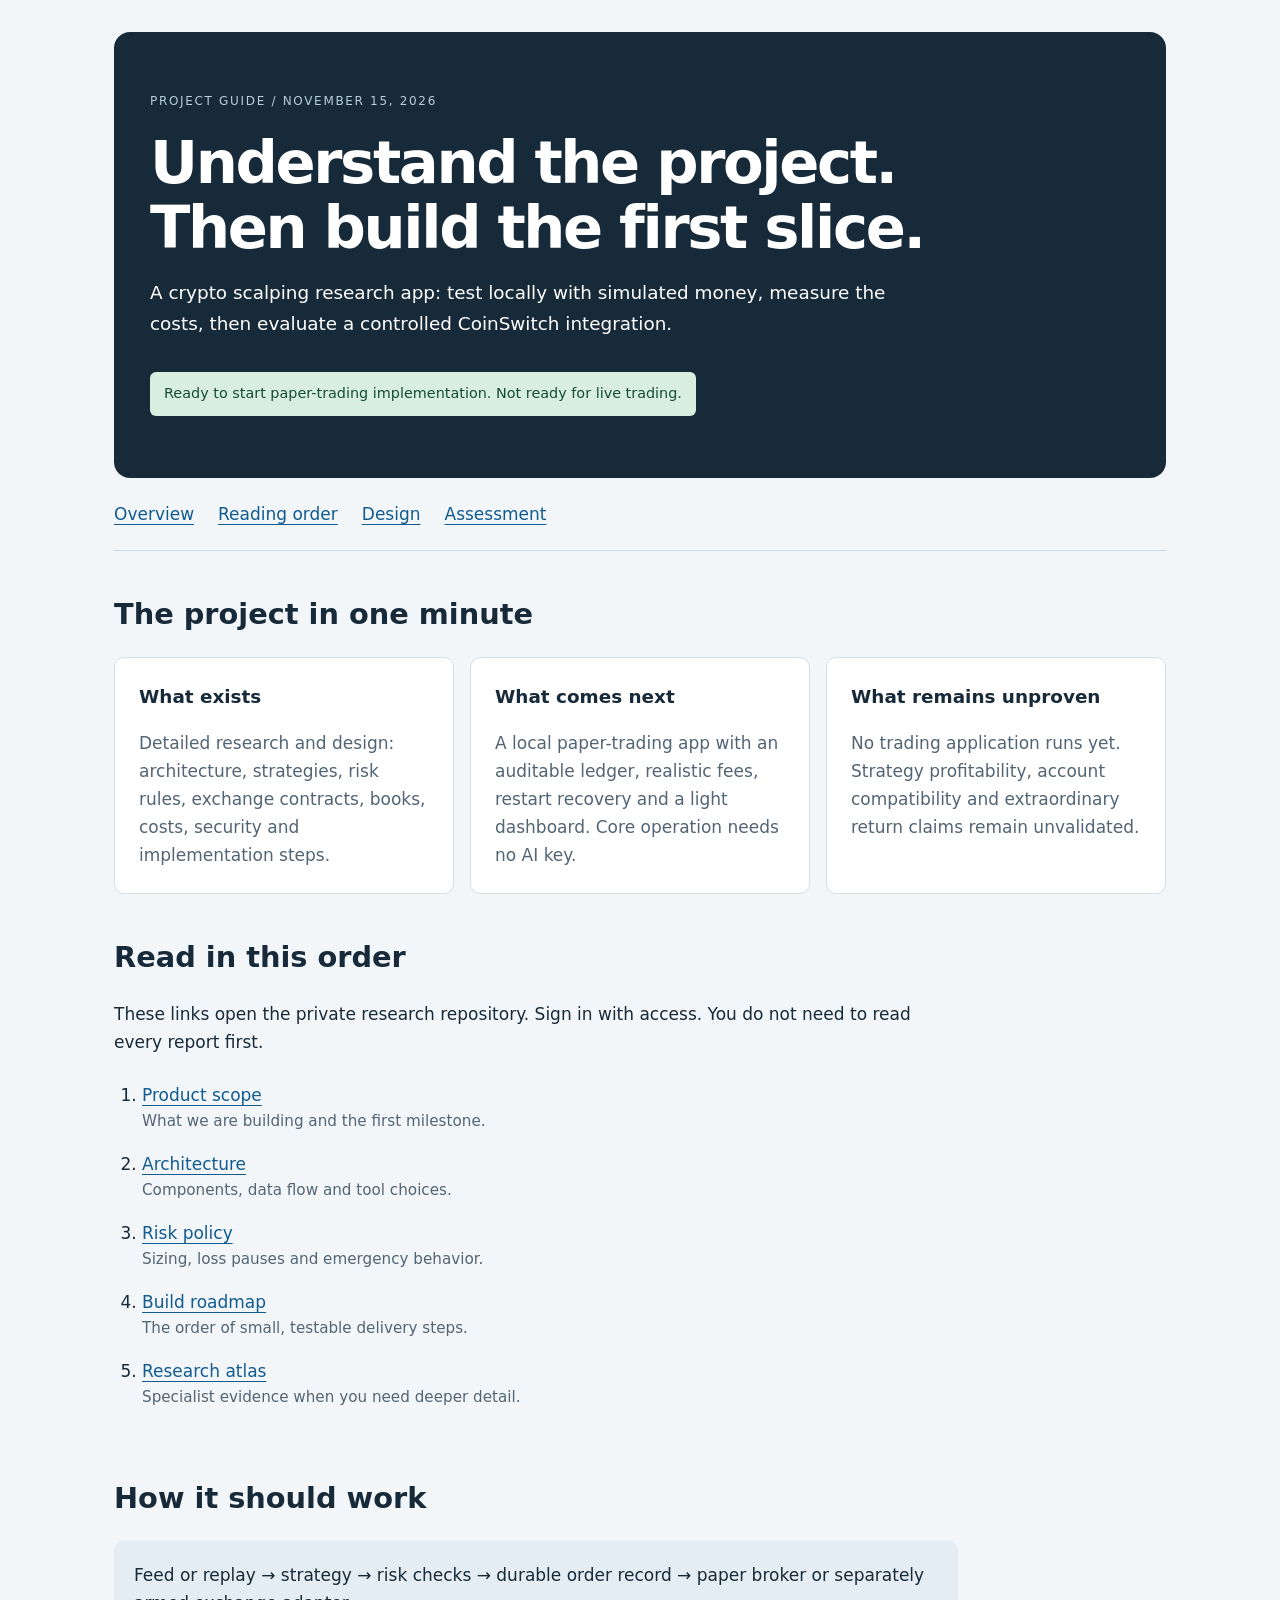
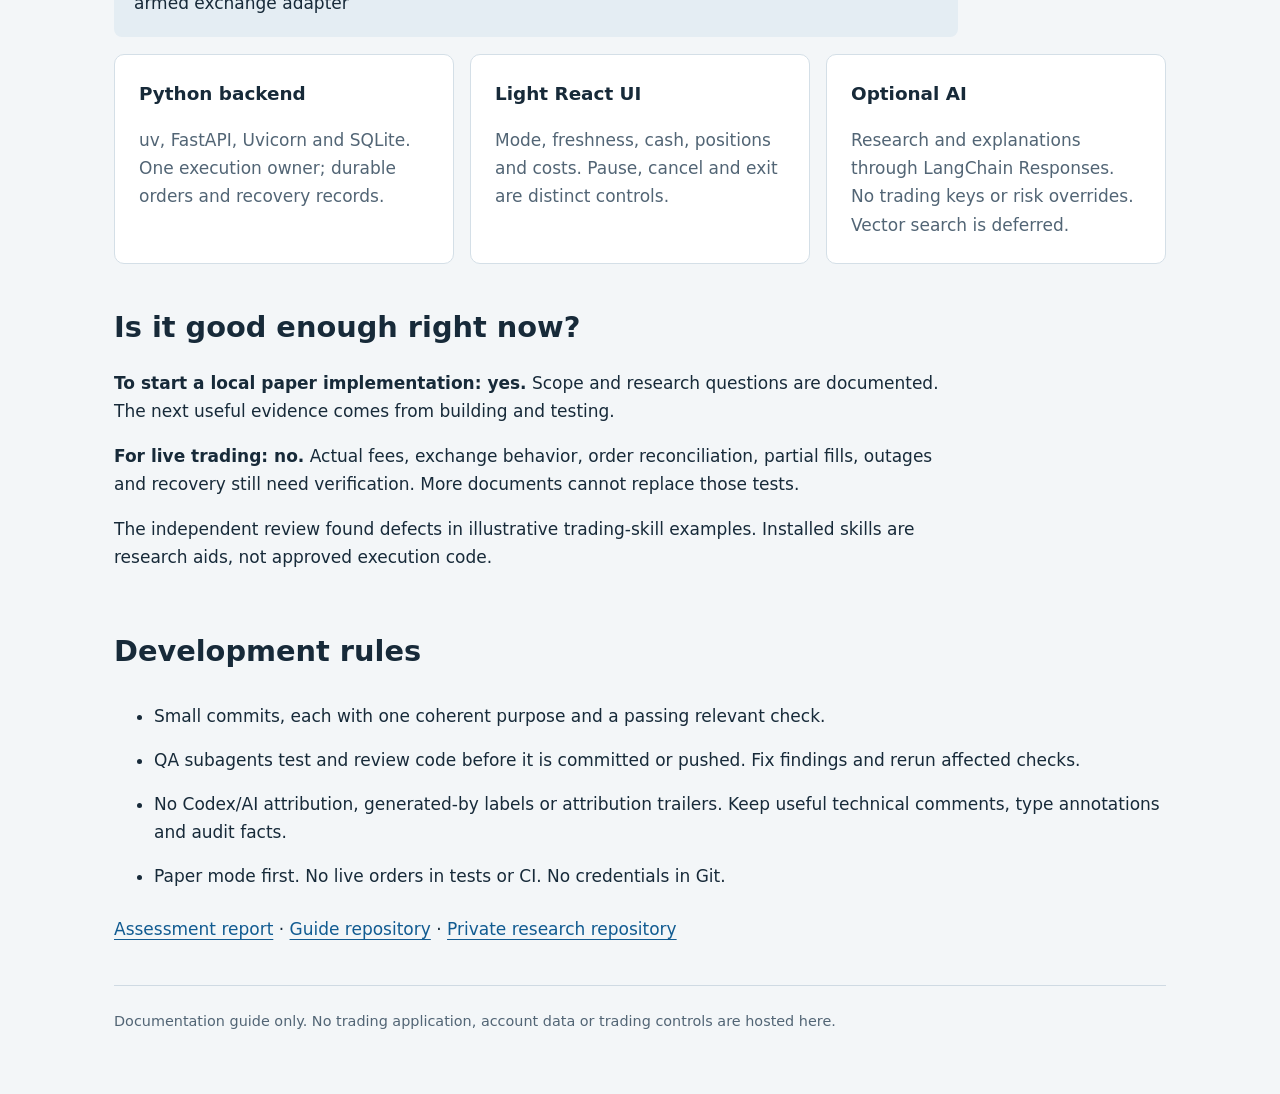
==== index.html @ 4cdc73f8 "docs: publish static project reading guide" ====
﻿<!doctype html>
<html lang="en"><head><meta charset="utf-8"><meta name="viewport" content="width=device-width,initial-scale=1"><title>CoinSwitch Scalping Lab - Start Here</title><link rel="stylesheet" href="style.css"></head><body><main>
<header><p class="eyebrow">PROJECT GUIDE / NOVEMBER 15, 2026</p><h1>Understand the project.<br>Then build the first slice.</h1><p class="intro">A crypto scalping research app: test locally with simulated money, measure the costs, then evaluate a controlled CoinSwitch integration.</p><p class="badge">Ready to start paper-trading implementation. Not ready for live trading.</p></header>
<nav aria-label="Sections"><a href="#overview">Overview</a><a href="#reading">Reading order</a><a href="#design">Design</a><a href="#assessment">Assessment</a></nav>
<section id="overview"><h2>The project in one minute</h2><div class="grid"><article><h3>What exists</h3><p>Detailed research and design: architecture, strategies, risk rules, exchange contracts, books, costs, security and implementation steps.</p></article><article><h3>What comes next</h3><p>A local paper-trading app with an auditable ledger, realistic fees, restart recovery and a light dashboard. Core operation needs no AI key.</p></article><article><h3>What remains unproven</h3><p>No trading application runs yet. Strategy profitability, account compatibility and extraordinary return claims remain unvalidated.</p></article></div></section>
<section id="reading"><h2>Read in this order</h2><p>These links open the private research repository. Sign in with access. You do not need to read every report first.</p><ol>
<li><a href="https://github.com/sandeshbagmare/coinswitch-scalping-lab/blob/main/context/01-product.md">Product scope</a><span>What we are building and the first milestone.</span></li>
<li><a href="https://github.com/sandeshbagmare/coinswitch-scalping-lab/blob/main/context/02-architecture.md">Architecture</a><span>Components, data flow and tool choices.</span></li>
<li><a href="https://github.com/sandeshbagmare/coinswitch-scalping-lab/blob/main/context/04-risk-policy.md">Risk policy</a><span>Sizing, loss pauses and emergency behavior.</span></li>
<li><a href="https://github.com/sandeshbagmare/coinswitch-scalping-lab/blob/main/docs/plans/01-local-first-roadmap.md">Build roadmap</a><span>The order of small, testable delivery steps.</span></li>
<li><a href="https://github.com/sandeshbagmare/coinswitch-scalping-lab/blob/main/research/README.md">Research atlas</a><span>Specialist evidence when you need deeper detail.</span></li></ol></section>
<section id="design"><h2>How it should work</h2><p class="flow">Feed or replay &rarr; strategy &rarr; risk checks &rarr; durable order record &rarr; paper broker or separately armed exchange adapter</p><div class="grid"><article><h3>Python backend</h3><p>uv, FastAPI, Uvicorn and SQLite. One execution owner; durable orders and recovery records.</p></article><article><h3>Light React UI</h3><p>Mode, freshness, cash, positions and costs. Pause, cancel and exit are distinct controls.</p></article><article><h3>Optional AI</h3><p>Research and explanations through LangChain Responses. No trading keys or risk overrides. Vector search is deferred.</p></article></div></section>
<section id="assessment"><h2>Is it good enough right now?</h2><p><strong>To start a local paper implementation: yes.</strong> Scope and research questions are documented. The next useful evidence comes from building and testing.</p><p><strong>For live trading: no.</strong> Actual fees, exchange behavior, order reconciliation, partial fills, outages and recovery still need verification. More documents cannot replace those tests.</p><p>The independent review found defects in illustrative trading-skill examples. Installed skills are research aids, not approved execution code.</p></section>
<section><h2>Development rules</h2><ul><li>Small commits, each with one coherent purpose and a passing relevant check.</li><li>QA subagents test and review code before it is committed or pushed. Fix findings and rerun affected checks.</li><li>No Codex/AI attribution, generated-by labels or attribution trailers. Keep useful technical comments, type annotations and audit facts.</li><li>Paper mode first. No live orders in tests or CI. No credentials in Git.</li></ul><p><a href="REPORT.md">Assessment report</a> &middot; <a href="https://github.com/sandeshbagmare/coinswitch-scalping-guide">Guide repository</a> &middot; <a href="https://github.com/sandeshbagmare/coinswitch-scalping-lab">Private research repository</a></p></section>
<footer>Documentation guide only. No trading application, account data or trading controls are hosted here.</footer></main></body></html>
---- style.css ----
﻿:root{color-scheme:light;--ink:#172a39;--muted:#526575;--blue:#115b91}*{box-sizing:border-box}html{scroll-behavior:smooth}body{margin:0;background:#f3f6f8;color:var(--ink);font:17px/1.65 system-ui,sans-serif}main{max-width:1100px;margin:auto;padding:32px 24px 60px}header{background:#172a39;color:#fff;padding:48px 36px;border-radius:16px}h1{font-size:clamp(2.2rem,5vw,3.7rem);line-height:1.1;letter-spacing:-.04em;margin:18px 0}h2{font-size:1.8rem;margin:0 0 18px}h3{margin:0 0 8px;font-size:1.15rem}p{max-width:78ch}.eyebrow{font-size:.75rem;letter-spacing:.14em;color:#b5cee0}.intro{font-size:1.15rem;max-width:65ch}.badge{background:#d8efdf;color:#164d30;padding:10px 14px;border-radius:6px;display:inline-block;font-size:.9rem}nav{display:flex;flex-wrap:wrap;gap:24px;padding:22px 0;border-bottom:1px solid #cfdae3}a{color:var(--blue);text-underline-offset:4px}a:focus-visible{outline:3px solid #a65700;outline-offset:4px}section{padding-top:40px;scroll-margin-top:20px}.grid{display:grid;grid-template-columns:repeat(auto-fit,minmax(240px,1fr));gap:16px}article{padding:24px;background:#fff;border:1px solid #d4dfe7;border-radius:10px}article p{color:var(--muted);margin-bottom:0}ol{padding-left:28px}li{padding:8px 0}li span{display:block;color:var(--muted);font-size:.95rem}.flow{padding:20px;background:#e4edf3;border-radius:8px}footer{border-top:1px solid #cfdae3;margin-top:42px;padding-top:24px;color:var(--muted);font-size:.9rem}@media(max-width:520px){main{padding:16px 16px 40px}header{padding:28px 22px}.grid{grid-template-columns:1fr}}@media(prefers-reduced-motion:reduce){html{scroll-behavior:auto}}
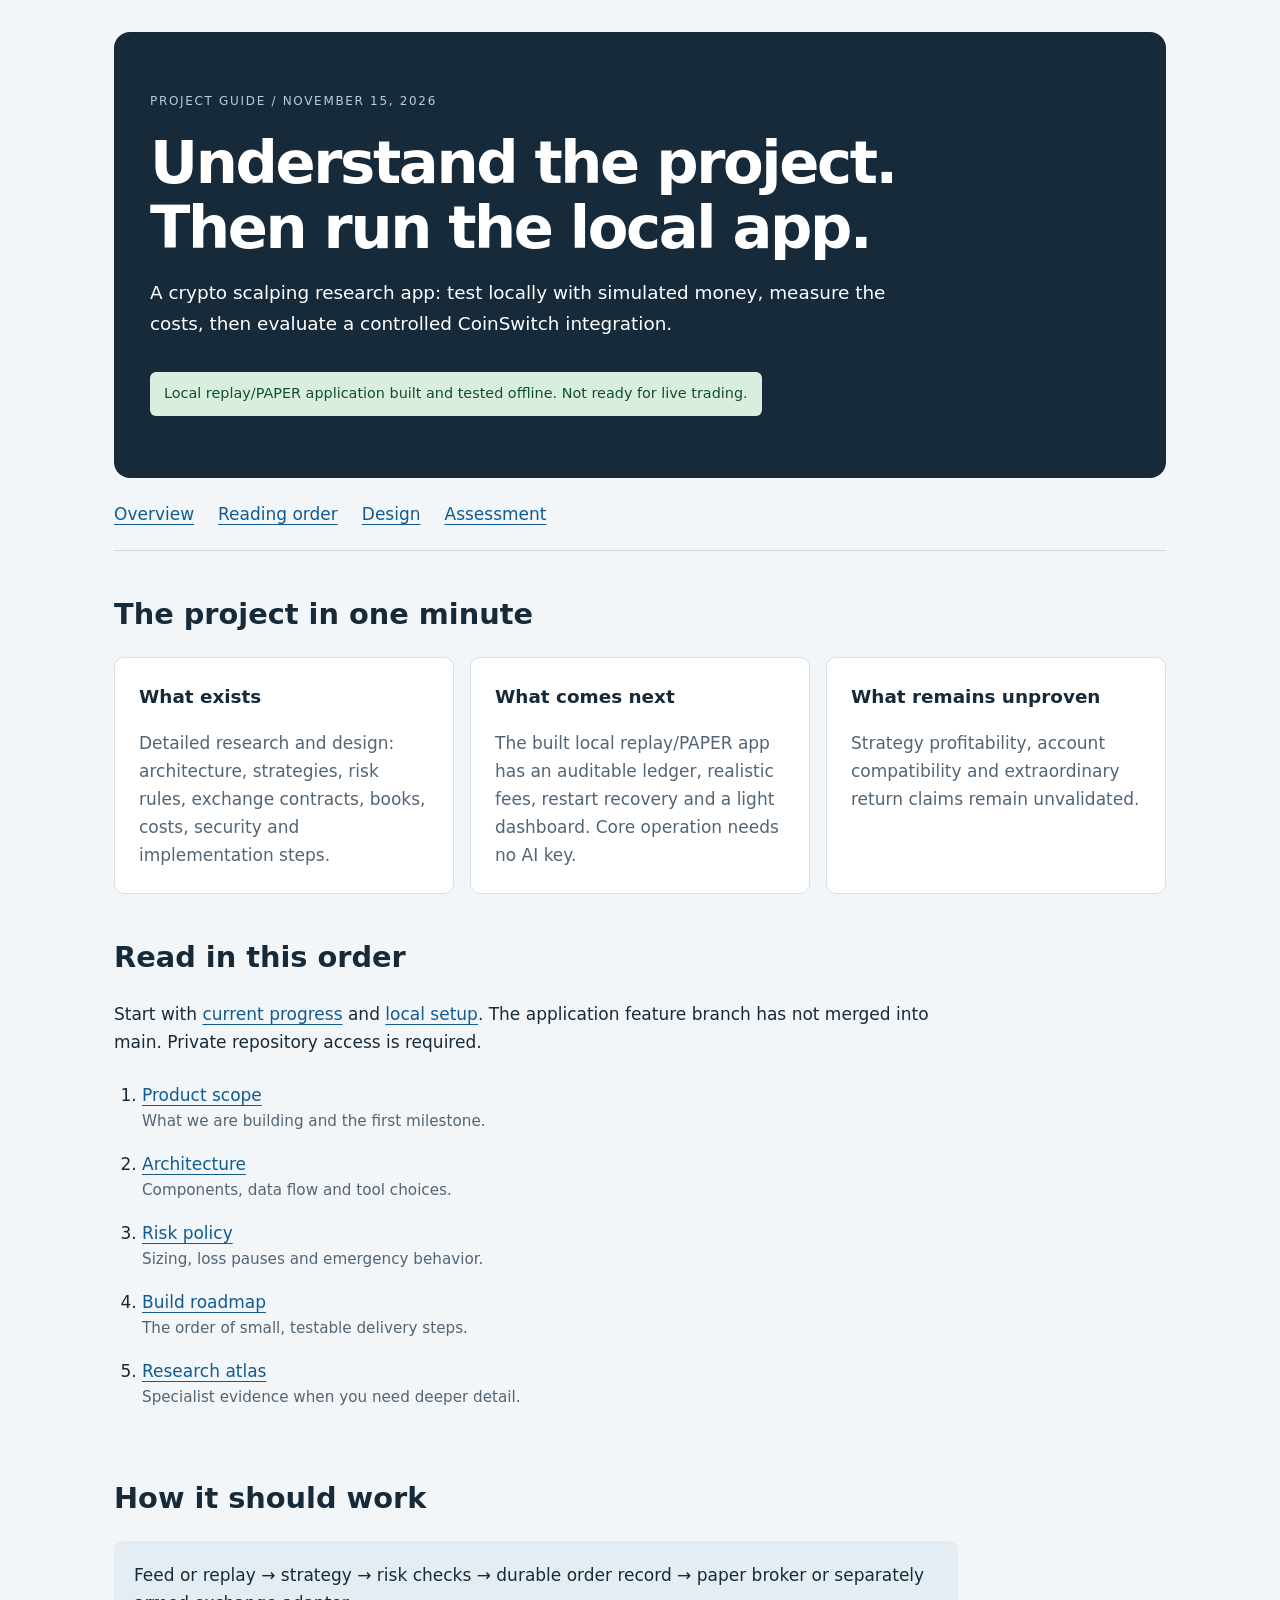
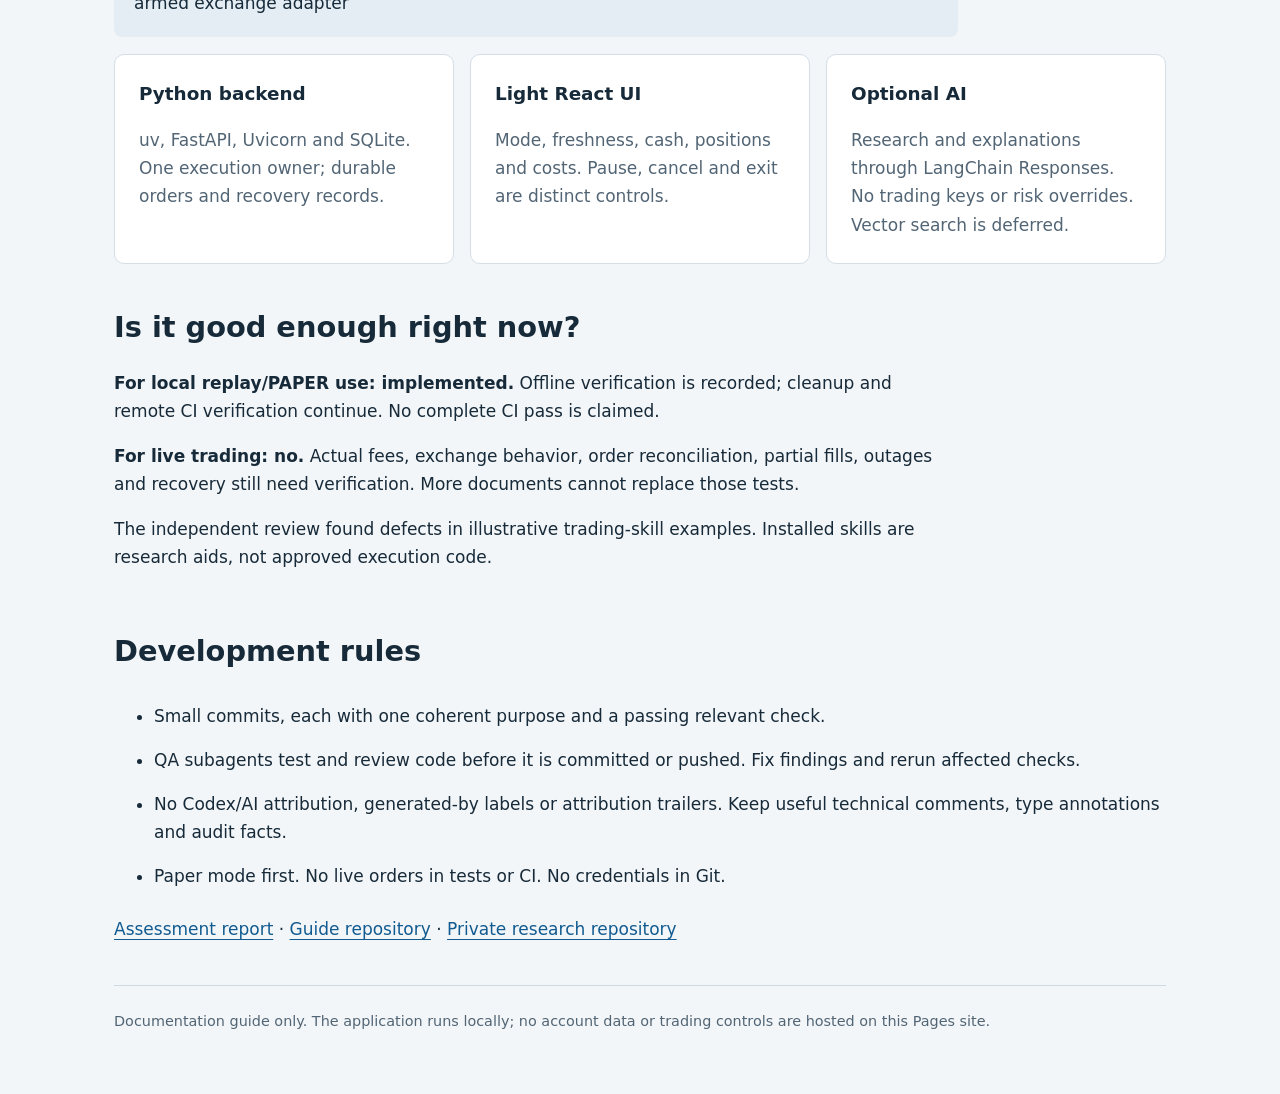
==== commit c04b7c17: "docs: refresh public guide with implemented status [GPT-6.1 Sol]" ====
--- a/index.html
+++ b/index.html
@@ -1,15 +1,15 @@
-﻿<!doctype html>
+<!doctype html>
 <html lang="en"><head><meta charset="utf-8"><meta name="viewport" content="width=device-width,initial-scale=1"><title>CoinSwitch Scalping Lab - Start Here</title><link rel="stylesheet" href="style.css"></head><body><main>
-<header><p class="eyebrow">PROJECT GUIDE / NOVEMBER 15, 2026</p><h1>Understand the project.<br>Then build the first slice.</h1><p class="intro">A crypto scalping research app: test locally with simulated money, measure the costs, then evaluate a controlled CoinSwitch integration.</p><p class="badge">Ready to start paper-trading implementation. Not ready for live trading.</p></header>
+<header><p class="eyebrow">PROJECT GUIDE / NOVEMBER 15, 2026</p><h1>Understand the project.<br>Then run the local app.</h1><p class="intro">A crypto scalping research app: test locally with simulated money, measure the costs, then evaluate a controlled CoinSwitch integration.</p><p class="badge">Local replay/PAPER application built and tested offline. Not ready for live trading.</p></header>
 <nav aria-label="Sections"><a href="#overview">Overview</a><a href="#reading">Reading order</a><a href="#design">Design</a><a href="#assessment">Assessment</a></nav>
-<section id="overview"><h2>The project in one minute</h2><div class="grid"><article><h3>What exists</h3><p>Detailed research and design: architecture, strategies, risk rules, exchange contracts, books, costs, security and implementation steps.</p></article><article><h3>What comes next</h3><p>A local paper-trading app with an auditable ledger, realistic fees, restart recovery and a light dashboard. Core operation needs no AI key.</p></article><article><h3>What remains unproven</h3><p>No trading application runs yet. Strategy profitability, account compatibility and extraordinary return claims remain unvalidated.</p></article></div></section>
-<section id="reading"><h2>Read in this order</h2><p>These links open the private research repository. Sign in with access. You do not need to read every report first.</p><ol>
-<li><a href="https://github.com/sandeshbagmare/coinswitch-scalping-lab/blob/main/context/01-product.md">Product scope</a><span>What we are building and the first milestone.</span></li>
-<li><a href="https://github.com/sandeshbagmare/coinswitch-scalping-lab/blob/main/context/02-architecture.md">Architecture</a><span>Components, data flow and tool choices.</span></li>
-<li><a href="https://github.com/sandeshbagmare/coinswitch-scalping-lab/blob/main/context/04-risk-policy.md">Risk policy</a><span>Sizing, loss pauses and emergency behavior.</span></li>
-<li><a href="https://github.com/sandeshbagmare/coinswitch-scalping-lab/blob/main/docs/plans/01-local-first-roadmap.md">Build roadmap</a><span>The order of small, testable delivery steps.</span></li>
+<section id="overview"><h2>The project in one minute</h2><div class="grid"><article><h3>What exists</h3><p>Detailed research and design: architecture, strategies, risk rules, exchange contracts, books, costs, security and implementation steps.</p></article><article><h3>What comes next</h3><p>The built local replay/PAPER app has an auditable ledger, realistic fees, restart recovery and a light dashboard. Core operation needs no AI key.</p></article><article><h3>What remains unproven</h3><p>Strategy profitability, account compatibility and extraordinary return claims remain unvalidated.</p></article></div></section>
+<section id="reading"><h2>Read in this order</h2><p>Start with <a href="https://github.com/sandeshbagmare/coinswitch-scalping-lab/blob/feat/local-trading-platform/context/12-progress.md">current progress</a> and <a href="https://github.com/sandeshbagmare/coinswitch-scalping-lab/blob/feat/local-trading-platform/docs/LOCAL-SETUP.md">local setup</a>. The application feature branch has not merged into main. Private repository access is required.</p><ol>
+<li><a href="https://github.com/sandeshbagmare/coinswitch-scalping-lab/blob/feat/local-trading-platform/context/01-product.md">Product scope</a><span>What we are building and the first milestone.</span></li>
+<li><a href="https://github.com/sandeshbagmare/coinswitch-scalping-lab/blob/feat/local-trading-platform/context/02-architecture.md">Architecture</a><span>Components, data flow and tool choices.</span></li>
+<li><a href="https://github.com/sandeshbagmare/coinswitch-scalping-lab/blob/feat/local-trading-platform/context/04-risk-policy.md">Risk policy</a><span>Sizing, loss pauses and emergency behavior.</span></li>
+<li><a href="https://github.com/sandeshbagmare/coinswitch-scalping-lab/blob/feat/local-trading-platform/docs/plans/01-local-first-roadmap.md">Build roadmap</a><span>The order of small, testable delivery steps.</span></li>
 <li><a href="https://github.com/sandeshbagmare/coinswitch-scalping-lab/blob/main/research/README.md">Research atlas</a><span>Specialist evidence when you need deeper detail.</span></li></ol></section>
 <section id="design"><h2>How it should work</h2><p class="flow">Feed or replay &rarr; strategy &rarr; risk checks &rarr; durable order record &rarr; paper broker or separately armed exchange adapter</p><div class="grid"><article><h3>Python backend</h3><p>uv, FastAPI, Uvicorn and SQLite. One execution owner; durable orders and recovery records.</p></article><article><h3>Light React UI</h3><p>Mode, freshness, cash, positions and costs. Pause, cancel and exit are distinct controls.</p></article><article><h3>Optional AI</h3><p>Research and explanations through LangChain Responses. No trading keys or risk overrides. Vector search is deferred.</p></article></div></section>
-<section id="assessment"><h2>Is it good enough right now?</h2><p><strong>To start a local paper implementation: yes.</strong> Scope and research questions are documented. The next useful evidence comes from building and testing.</p><p><strong>For live trading: no.</strong> Actual fees, exchange behavior, order reconciliation, partial fills, outages and recovery still need verification. More documents cannot replace those tests.</p><p>The independent review found defects in illustrative trading-skill examples. Installed skills are research aids, not approved execution code.</p></section>
+<section id="assessment"><h2>Is it good enough right now?</h2><p><strong>For local replay/PAPER use: implemented.</strong> Offline verification is recorded; cleanup and remote CI verification continue. No complete CI pass is claimed.</p><p><strong>For live trading: no.</strong> Actual fees, exchange behavior, order reconciliation, partial fills, outages and recovery still need verification. More documents cannot replace those tests.</p><p>The independent review found defects in illustrative trading-skill examples. Installed skills are research aids, not approved execution code.</p></section>
 <section><h2>Development rules</h2><ul><li>Small commits, each with one coherent purpose and a passing relevant check.</li><li>QA subagents test and review code before it is committed or pushed. Fix findings and rerun affected checks.</li><li>No Codex/AI attribution, generated-by labels or attribution trailers. Keep useful technical comments, type annotations and audit facts.</li><li>Paper mode first. No live orders in tests or CI. No credentials in Git.</li></ul><p><a href="REPORT.md">Assessment report</a> &middot; <a href="https://github.com/sandeshbagmare/coinswitch-scalping-guide">Guide repository</a> &middot; <a href="https://github.com/sandeshbagmare/coinswitch-scalping-lab">Private research repository</a></p></section>
-<footer>Documentation guide only. No trading application, account data or trading controls are hosted here.</footer></main></body></html>
+<footer>Documentation guide only. The application runs locally; no account data or trading controls are hosted on this Pages site.</footer></main></body></html>
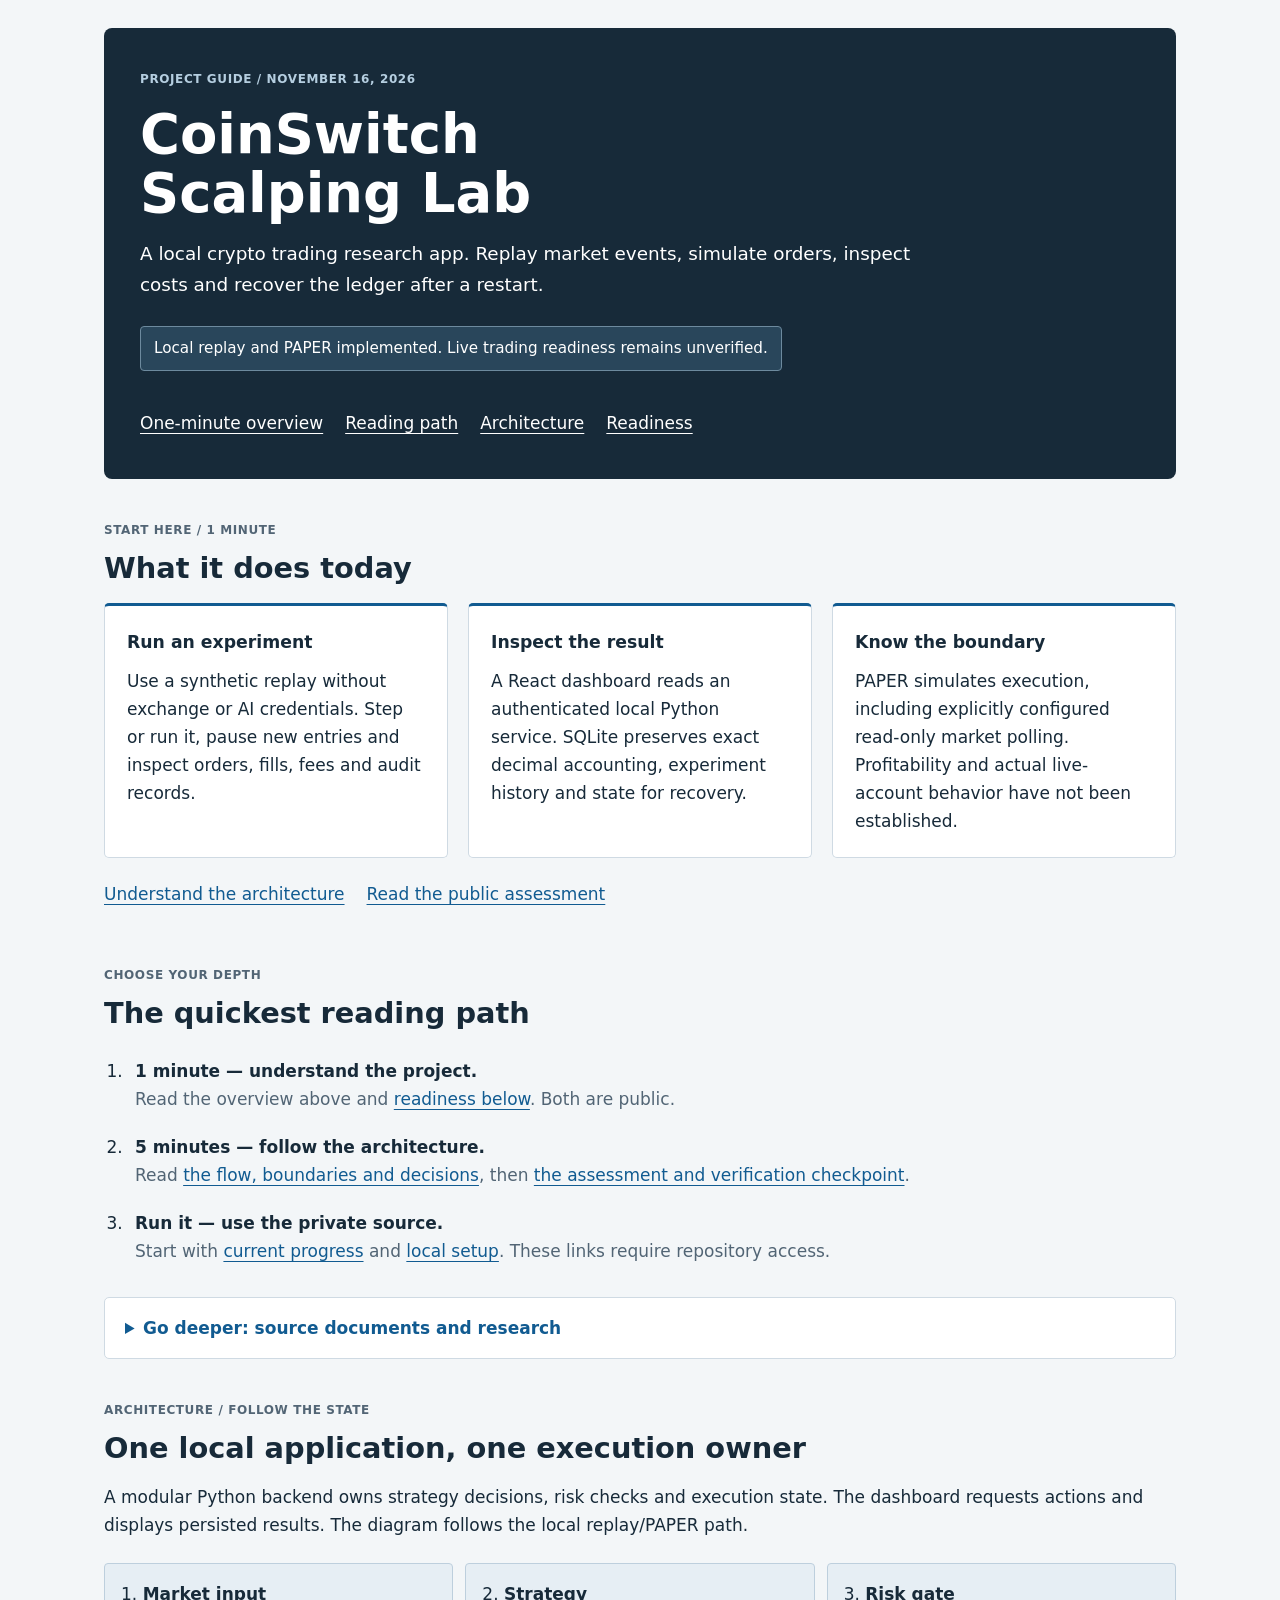
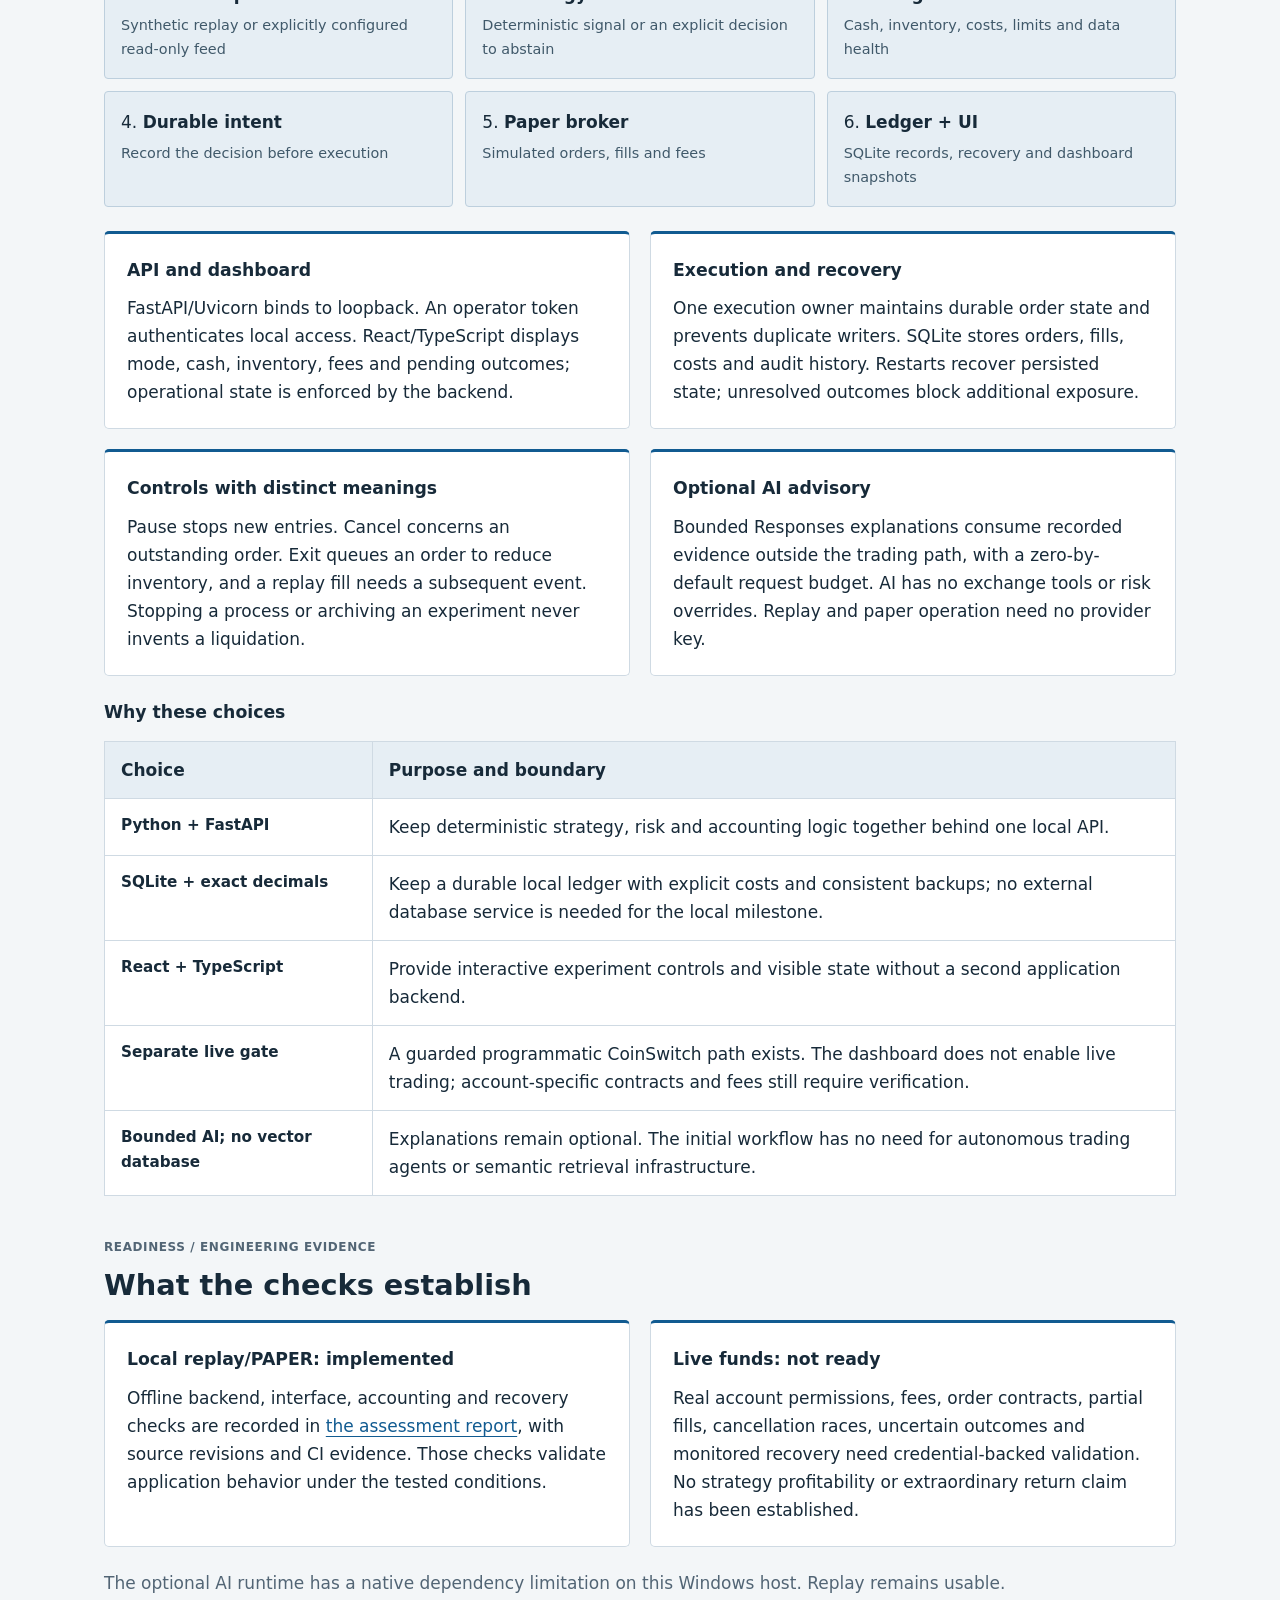
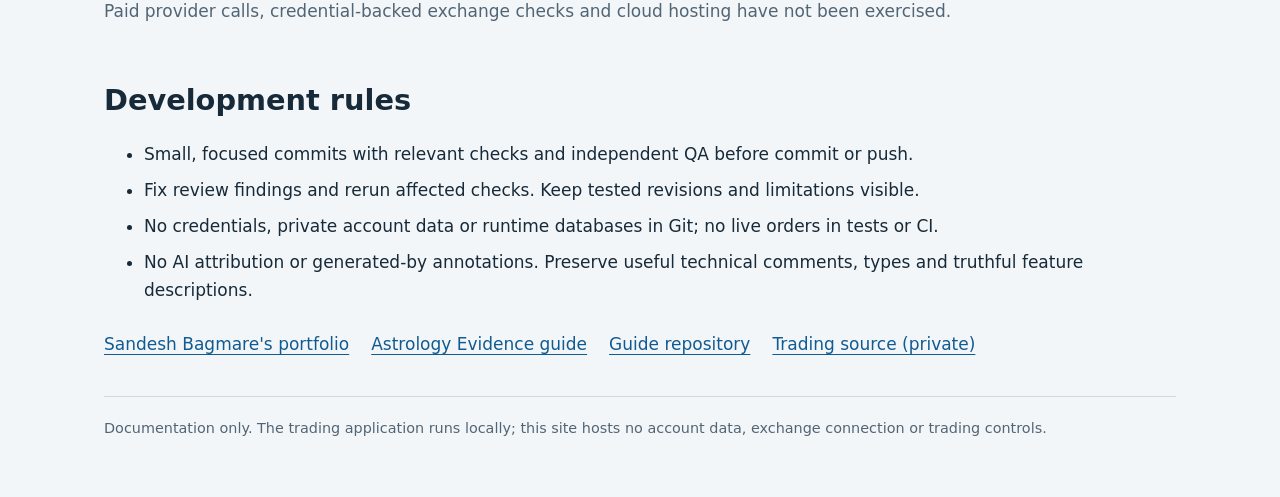
==== commit a8ea6ef5: "feat: publish detailed trading project guide [GPT-6.1 Sol]" ====
--- a/index.html
+++ b/index.html
@@ -1,15 +1,105 @@
 <!doctype html>
-<html lang="en"><head><meta charset="utf-8"><meta name="viewport" content="width=device-width,initial-scale=1"><title>CoinSwitch Scalping Lab - Start Here</title><link rel="stylesheet" href="style.css"></head><body><main>
-<header><p class="eyebrow">PROJECT GUIDE / NOVEMBER 15, 2026</p><h1>Understand the project.<br>Then run the local app.</h1><p class="intro">A crypto scalping research app: test locally with simulated money, measure the costs, then evaluate a controlled CoinSwitch integration.</p><p class="badge">Local replay/PAPER application built and tested offline. Not ready for live trading.</p></header>
-<nav aria-label="Sections"><a href="#overview">Overview</a><a href="#reading">Reading order</a><a href="#design">Design</a><a href="#assessment">Assessment</a></nav>
-<section id="overview"><h2>The project in one minute</h2><div class="grid"><article><h3>What exists</h3><p>Detailed research and design: architecture, strategies, risk rules, exchange contracts, books, costs, security and implementation steps.</p></article><article><h3>What comes next</h3><p>The built local replay/PAPER app has an auditable ledger, realistic fees, restart recovery and a light dashboard. Core operation needs no AI key.</p></article><article><h3>What remains unproven</h3><p>Strategy profitability, account compatibility and extraordinary return claims remain unvalidated.</p></article></div></section>
-<section id="reading"><h2>Read in this order</h2><p>Start with <a href="https://github.com/sandeshbagmare/coinswitch-scalping-lab/blob/feat/local-trading-platform/context/12-progress.md">current progress</a> and <a href="https://github.com/sandeshbagmare/coinswitch-scalping-lab/blob/feat/local-trading-platform/docs/LOCAL-SETUP.md">local setup</a>. The application feature branch has not merged into main. Private repository access is required.</p><ol>
-<li><a href="https://github.com/sandeshbagmare/coinswitch-scalping-lab/blob/feat/local-trading-platform/context/01-product.md">Product scope</a><span>What we are building and the first milestone.</span></li>
-<li><a href="https://github.com/sandeshbagmare/coinswitch-scalping-lab/blob/feat/local-trading-platform/context/02-architecture.md">Architecture</a><span>Components, data flow and tool choices.</span></li>
-<li><a href="https://github.com/sandeshbagmare/coinswitch-scalping-lab/blob/feat/local-trading-platform/context/04-risk-policy.md">Risk policy</a><span>Sizing, loss pauses and emergency behavior.</span></li>
-<li><a href="https://github.com/sandeshbagmare/coinswitch-scalping-lab/blob/feat/local-trading-platform/docs/plans/01-local-first-roadmap.md">Build roadmap</a><span>The order of small, testable delivery steps.</span></li>
-<li><a href="https://github.com/sandeshbagmare/coinswitch-scalping-lab/blob/main/research/README.md">Research atlas</a><span>Specialist evidence when you need deeper detail.</span></li></ol></section>
-<section id="design"><h2>How it should work</h2><p class="flow">Feed or replay &rarr; strategy &rarr; risk checks &rarr; durable order record &rarr; paper broker or separately armed exchange adapter</p><div class="grid"><article><h3>Python backend</h3><p>uv, FastAPI, Uvicorn and SQLite. One execution owner; durable orders and recovery records.</p></article><article><h3>Light React UI</h3><p>Mode, freshness, cash, positions and costs. Pause, cancel and exit are distinct controls.</p></article><article><h3>Optional AI</h3><p>Research and explanations through LangChain Responses. No trading keys or risk overrides. Vector search is deferred.</p></article></div></section>
-<section id="assessment"><h2>Is it good enough right now?</h2><p><strong>For local replay/PAPER use: implemented.</strong> Offline verification is recorded; cleanup and remote CI verification continue. No complete CI pass is claimed.</p><p><strong>For live trading: no.</strong> Actual fees, exchange behavior, order reconciliation, partial fills, outages and recovery still need verification. More documents cannot replace those tests.</p><p>The independent review found defects in illustrative trading-skill examples. Installed skills are research aids, not approved execution code.</p></section>
-<section><h2>Development rules</h2><ul><li>Small commits, each with one coherent purpose and a passing relevant check.</li><li>QA subagents test and review code before it is committed or pushed. Fix findings and rerun affected checks.</li><li>No Codex/AI attribution, generated-by labels or attribution trailers. Keep useful technical comments, type annotations and audit facts.</li><li>Paper mode first. No live orders in tests or CI. No credentials in Git.</li></ul><p><a href="REPORT.md">Assessment report</a> &middot; <a href="https://github.com/sandeshbagmare/coinswitch-scalping-guide">Guide repository</a> &middot; <a href="https://github.com/sandeshbagmare/coinswitch-scalping-lab">Private research repository</a></p></section>
-<footer>Documentation guide only. The application runs locally; no account data or trading controls are hosted on this Pages site.</footer></main></body></html>
+<html lang="en">
+<head>
+  <meta charset="utf-8">
+  <meta name="viewport" content="width=device-width,initial-scale=1">
+  <meta name="description" content="A quick reading guide and architecture overview for CoinSwitch Scalping Lab, a local replay and paper trading research application.">
+  <title>CoinSwitch Scalping Lab | Project Guide</title>
+  <link rel="icon" href="data:,">
+  <link rel="stylesheet" href="style.css">
+</head>
+<body>
+<a class="skip" href="#overview">Skip to project overview</a>
+<main>
+  <header>
+    <p class="eyebrow">PROJECT GUIDE / NOVEMBER 16, 2026</p>
+    <h1>CoinSwitch<br>Scalping Lab</h1>
+    <p class="intro">A local crypto trading research app. Replay market events, simulate orders, inspect costs and recover the ledger after a restart.</p>
+    <p class="badge">Local replay and PAPER implemented. Live trading readiness remains unverified.</p>
+    <nav aria-label="Sections"><a href="#overview">One-minute overview</a><a href="#reading">Reading path</a><a href="#design">Architecture</a><a href="#assessment">Readiness</a></nav>
+  </header>
+
+  <section id="overview">
+    <p class="eyebrow">START HERE / 1 MINUTE</p>
+    <h2>What it does today</h2>
+    <div class="grid">
+      <article><h3>Run an experiment</h3><p>Use a synthetic replay without exchange or AI credentials. Step or run it, pause new entries and inspect orders, fills, fees and audit records.</p></article>
+      <article><h3>Inspect the result</h3><p>A React dashboard reads an authenticated local Python service. SQLite preserves exact decimal accounting, experiment history and state for recovery.</p></article>
+      <article><h3>Know the boundary</h3><p>PAPER simulates execution, including explicitly configured read-only market polling. Profitability and actual live-account behavior have not been established.</p></article>
+    </div>
+    <p class="links"><a href="#design">Understand the architecture</a><a href="REPORT.md">Read the public assessment</a></p>
+  </section>
+
+  <section id="reading">
+    <p class="eyebrow">CHOOSE YOUR DEPTH</p>
+    <h2>The quickest reading path</h2>
+    <ol class="reading">
+      <li><strong>1 minute &mdash; understand the project.</strong><span>Read the overview above and <a href="#assessment">readiness below</a>. Both are public.</span></li>
+      <li><strong>5 minutes &mdash; follow the architecture.</strong><span>Read <a href="#design">the flow, boundaries and decisions</a>, then <a href="REPORT.md">the assessment and verification checkpoint</a>.</span></li>
+      <li><strong>Run it &mdash; use the private source.</strong><span>Start with <a href="https://github.com/sandeshbagmare/coinswitch-scalping-lab/blob/feat/local-trading-platform/context/12-progress.md">current progress</a> and <a href="https://github.com/sandeshbagmare/coinswitch-scalping-lab/blob/feat/local-trading-platform/docs/LOCAL-SETUP.md">local setup</a>. These links require repository access.</span></li>
+    </ol>
+    <details>
+      <summary>Go deeper: source documents and research</summary>
+      <p>Application links point to <code>feat/local-trading-platform</code>, the implementation branch; it has not merged into <code>main</code>. The full source and research repository remains private.</p>
+      <ul>
+        <li><a href="https://github.com/sandeshbagmare/coinswitch-scalping-lab/blob/feat/local-trading-platform/context/01-product.md">Product scope</a> &mdash; goals and first milestone.</li>
+        <li><a href="https://github.com/sandeshbagmare/coinswitch-scalping-lab/blob/feat/local-trading-platform/context/02-architecture.md">Architecture decision record</a> &mdash; design intent and future boundaries; consult current progress for what is built.</li>
+        <li><a href="https://github.com/sandeshbagmare/coinswitch-scalping-lab/blob/feat/local-trading-platform/context/04-risk-policy.md">Risk policy</a> &mdash; sizing, exposure and loss limits.</li>
+        <li><a href="https://github.com/sandeshbagmare/coinswitch-scalping-lab/blob/feat/local-trading-platform/docs/plans/01-local-first-roadmap.md">Local-first roadmap</a> &mdash; staged delivery and validation.</li>
+        <li><a href="https://github.com/sandeshbagmare/coinswitch-scalping-lab/blob/main/research/README.md">Research atlas</a> &mdash; specialist evidence for specific questions.</li>
+      </ul>
+    </details>
+  </section>
+
+  <section id="design">
+    <p class="eyebrow">ARCHITECTURE / FOLLOW THE STATE</p>
+    <h2>One local application, one execution owner</h2>
+    <p>A modular Python backend owns strategy decisions, risk checks and execution state. The dashboard requests actions and displays persisted results. The diagram follows the local replay/PAPER path.</p>
+    <ol class="pipeline" aria-label="Replay and paper execution flow">
+      <li><strong>Market input</strong><span>Synthetic replay or explicitly configured read-only feed</span></li>
+      <li><strong>Strategy</strong><span>Deterministic signal or an explicit decision to abstain</span></li>
+      <li><strong>Risk gate</strong><span>Cash, inventory, costs, limits and data health</span></li>
+      <li><strong>Durable intent</strong><span>Record the decision before execution</span></li>
+      <li><strong>Paper broker</strong><span>Simulated orders, fills and fees</span></li>
+      <li><strong>Ledger + UI</strong><span>SQLite records, recovery and dashboard snapshots</span></li>
+    </ol>
+    <div class="grid two">
+      <article><h3>API and dashboard</h3><p>FastAPI/Uvicorn binds to loopback. An operator token authenticates local access. React/TypeScript displays mode, cash, inventory, fees and pending outcomes; operational state is enforced by the backend.</p></article>
+      <article><h3>Execution and recovery</h3><p>One execution owner maintains durable order state and prevents duplicate writers. SQLite stores orders, fills, costs and audit history. Restarts recover persisted state; unresolved outcomes block additional exposure.</p></article>
+      <article><h3>Controls with distinct meanings</h3><p>Pause stops new entries. Cancel concerns an outstanding order. Exit queues an order to reduce inventory, and a replay fill needs a subsequent event. Stopping a process or archiving an experiment never invents a liquidation.</p></article>
+      <article><h3>Optional AI advisory</h3><p>Bounded Responses explanations consume recorded evidence outside the trading path, with a zero-by-default request budget. AI has no exchange tools or risk overrides. Replay and paper operation need no provider key.</p></article>
+    </div>
+    <h3>Why these choices</h3>
+    <div class="table-wrap" role="region" aria-label="Architecture decisions" tabindex="0">
+      <table>
+        <thead><tr><th scope="col">Choice</th><th scope="col">Purpose and boundary</th></tr></thead>
+        <tbody>
+          <tr><th scope="row">Python + FastAPI</th><td>Keep deterministic strategy, risk and accounting logic together behind one local API.</td></tr>
+          <tr><th scope="row">SQLite + exact decimals</th><td>Keep a durable local ledger with explicit costs and consistent backups; no external database service is needed for the local milestone.</td></tr>
+          <tr><th scope="row">React + TypeScript</th><td>Provide interactive experiment controls and visible state without a second application backend.</td></tr>
+          <tr><th scope="row">Separate live gate</th><td>A guarded programmatic CoinSwitch path exists. The dashboard does not enable live trading; account-specific contracts and fees still require verification.</td></tr>
+          <tr><th scope="row">Bounded AI; no vector database</th><td>Explanations remain optional. The initial workflow has no need for autonomous trading agents or semantic retrieval infrastructure.</td></tr>
+        </tbody>
+      </table>
+    </div>
+  </section>
+
+  <section id="assessment">
+    <p class="eyebrow">READINESS / ENGINEERING EVIDENCE</p>
+    <h2>What the checks establish</h2>
+    <div class="grid two">
+      <article><h3>Local replay/PAPER: implemented</h3><p>Offline backend, interface, accounting and recovery checks are recorded in <a href="REPORT.md">the assessment report</a>, with source revisions and CI evidence. Those checks validate application behavior under the tested conditions.</p></article>
+      <article><h3>Live funds: not ready</h3><p>Real account permissions, fees, order contracts, partial fills, cancellation races, uncertain outcomes and monitored recovery need credential-backed validation. No strategy profitability or extraordinary return claim has been established.</p></article>
+    </div>
+    <p class="note">The optional AI runtime has a native dependency limitation on this Windows host. Replay remains usable. Paid provider calls, credential-backed exchange checks and cloud hosting have not been exercised.</p>
+  </section>
+
+  <section id="workflow">
+    <h2>Development rules</h2>
+    <ul><li>Small, focused commits with relevant checks and independent QA before commit or push.</li><li>Fix review findings and rerun affected checks. Keep tested revisions and limitations visible.</li><li>No credentials, private account data or runtime databases in Git; no live orders in tests or CI.</li><li>No AI attribution or generated-by annotations. Preserve useful technical comments, types and truthful feature descriptions.</li></ul>
+    <p class="links"><a href="https://sandeshbagmare.github.io/portfolio-engineering/">Sandesh Bagmare's portfolio</a><a href="https://sandeshbagmare.github.io/astrology-evidence/">Astrology Evidence guide</a><a href="https://github.com/sandeshbagmare/coinswitch-scalping-guide">Guide repository</a><a href="https://github.com/sandeshbagmare/coinswitch-scalping-lab/tree/feat/local-trading-platform">Trading source (private)</a></p>
+  </section>
+  <footer>Documentation only. The trading application runs locally; this site hosts no account data, exchange connection or trading controls.</footer>
+</main>
+</body>
+</html>
--- a/style.css
+++ b/style.css
@@ -1 +1,48 @@
-﻿:root{color-scheme:light;--ink:#172a39;--muted:#526575;--blue:#115b91}*{box-sizing:border-box}html{scroll-behavior:smooth}body{margin:0;background:#f3f6f8;color:var(--ink);font:17px/1.65 system-ui,sans-serif}main{max-width:1100px;margin:auto;padding:32px 24px 60px}header{background:#172a39;color:#fff;padding:48px 36px;border-radius:16px}h1{font-size:clamp(2.2rem,5vw,3.7rem);line-height:1.1;letter-spacing:-.04em;margin:18px 0}h2{font-size:1.8rem;margin:0 0 18px}h3{margin:0 0 8px;font-size:1.15rem}p{max-width:78ch}.eyebrow{font-size:.75rem;letter-spacing:.14em;color:#b5cee0}.intro{font-size:1.15rem;max-width:65ch}.badge{background:#d8efdf;color:#164d30;padding:10px 14px;border-radius:6px;display:inline-block;font-size:.9rem}nav{display:flex;flex-wrap:wrap;gap:24px;padding:22px 0;border-bottom:1px solid #cfdae3}a{color:var(--blue);text-underline-offset:4px}a:focus-visible{outline:3px solid #a65700;outline-offset:4px}section{padding-top:40px;scroll-margin-top:20px}.grid{display:grid;grid-template-columns:repeat(auto-fit,minmax(240px,1fr));gap:16px}article{padding:24px;background:#fff;border:1px solid #d4dfe7;border-radius:10px}article p{color:var(--muted);margin-bottom:0}ol{padding-left:28px}li{padding:8px 0}li span{display:block;color:var(--muted);font-size:.95rem}.flow{padding:20px;background:#e4edf3;border-radius:8px}footer{border-top:1px solid #cfdae3;margin-top:42px;padding-top:24px;color:var(--muted);font-size:.9rem}@media(max-width:520px){main{padding:16px 16px 40px}header{padding:28px 22px}.grid{grid-template-columns:1fr}}@media(prefers-reduced-motion:reduce){html{scroll-behavior:auto}}
+:root{color-scheme:light;--ink:#172a39;--muted:#526575;--blue:#115b91;--line:#cfdae3}
+*{box-sizing:border-box}
+html{scroll-behavior:smooth}
+body{margin:0;background:#f3f6f8;color:var(--ink);font:17px/1.65 system-ui,sans-serif}
+main{max-width:1120px;margin:auto;padding:28px 24px 56px}
+header{background:var(--ink);color:#fff;padding:42px 36px;border-radius:8px}
+.eyebrow{font-size:.75rem;color:var(--muted);font-weight:700;letter-spacing:.05em;margin:0 0 10px}
+header .eyebrow{color:#b5cee0}
+h1{font-size:3.4rem;line-height:1.08;margin:16px 0}
+h2{font-size:1.8rem;line-height:1.2;margin:0 0 18px}
+h3{font-size:1.08rem;margin:22px 0 5px}
+p{margin:10px 0 16px}
+.intro{font-size:1.15rem;max-width:66ch}
+.badge{display:inline-block;padding:9px 13px;background:#29465b;border:1px solid #6d8a9e;border-radius:4px;font-size:.95rem}
+nav,.links{display:flex;flex-wrap:wrap;gap:12px 22px}
+nav{margin-top:22px}
+nav a{color:#fff}
+a{color:var(--blue);text-underline-offset:4px}
+a:focus-visible,summary:focus-visible,.table-wrap:focus-visible{outline:3px solid #a65700;outline-offset:4px}
+.skip{position:absolute;top:0;left:24px;background:#fff;padding:10px;transform:translateY(-120%);z-index:1}
+.skip:focus{transform:translateY(0)}
+section{padding-top:42px;scroll-margin-top:20px}
+.grid{display:grid;grid-template-columns:repeat(3,minmax(0,1fr));gap:20px}
+.grid.two{grid-template-columns:repeat(2,minmax(0,1fr))}
+article{min-width:0;padding:22px;background:#fff;border:1px solid var(--line);border-top:3px solid var(--blue);border-radius:5px}
+article h3{margin-top:0}
+article p:last-child{margin-bottom:0}
+.links{margin-top:22px}
+.reading{padding-left:24px}
+.reading li{padding:8px 0 12px 7px}
+.reading span{display:block;color:var(--muted)}
+details{background:#fff;border:1px solid var(--line);border-radius:5px;padding:16px 20px;margin-top:20px}
+summary{cursor:pointer;color:var(--blue);font-weight:650}
+li{padding:4px 0}
+code{font-size:.9em;overflow-wrap:anywhere}
+.pipeline{display:grid;grid-template-columns:repeat(3,minmax(0,1fr));gap:12px;list-style-position:inside;padding:0;margin:24px 0}
+.pipeline li{padding:16px;background:#e6eef4;border:1px solid #bdcfdd;border-radius:4px}
+.pipeline span{display:block;color:#40596a;font-size:.9rem;margin-top:6px}
+.table-wrap{overflow-x:auto;margin-top:14px}
+table{width:100%;border-collapse:collapse;background:#fff;text-align:left}
+th,td{padding:14px 16px;border:1px solid var(--line);vertical-align:top}
+thead{background:#e6eef4}
+tbody th{width:25%;font-size:.95rem}
+.note{color:var(--muted);max-width:85ch;margin-top:22px}
+footer{border-top:1px solid var(--line);margin-top:38px;padding-top:20px;color:var(--muted);font-size:.9rem}
+@media(max-width:760px){main{padding:16px 16px 40px}header{padding:28px 22px}.grid,.grid.two{grid-template-columns:1fr}.pipeline{grid-template-columns:repeat(2,minmax(0,1fr))}h1{font-size:2.6rem}section{padding-top:32px}th,td{padding:11px}}
+@media(max-width:400px){.pipeline{grid-template-columns:1fr}}
+@media(prefers-reduced-motion:reduce){html{scroll-behavior:auto}}
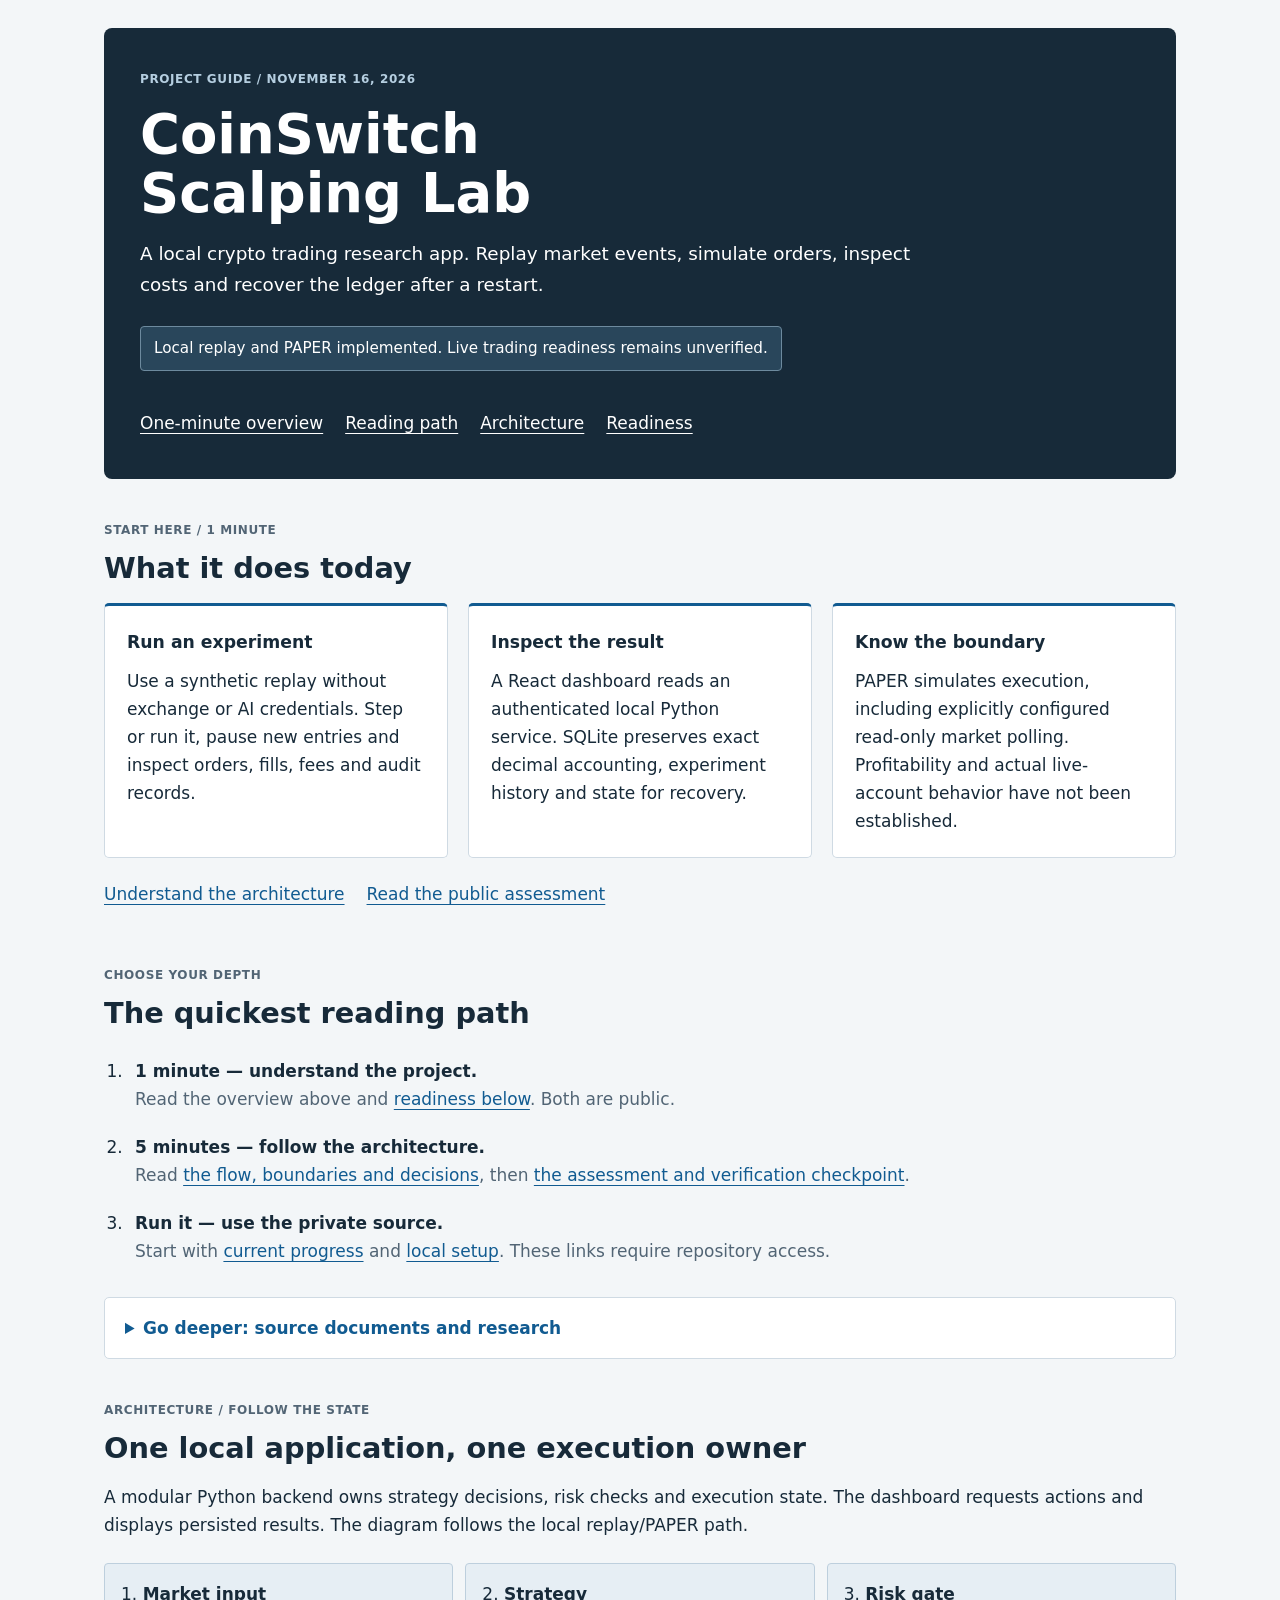
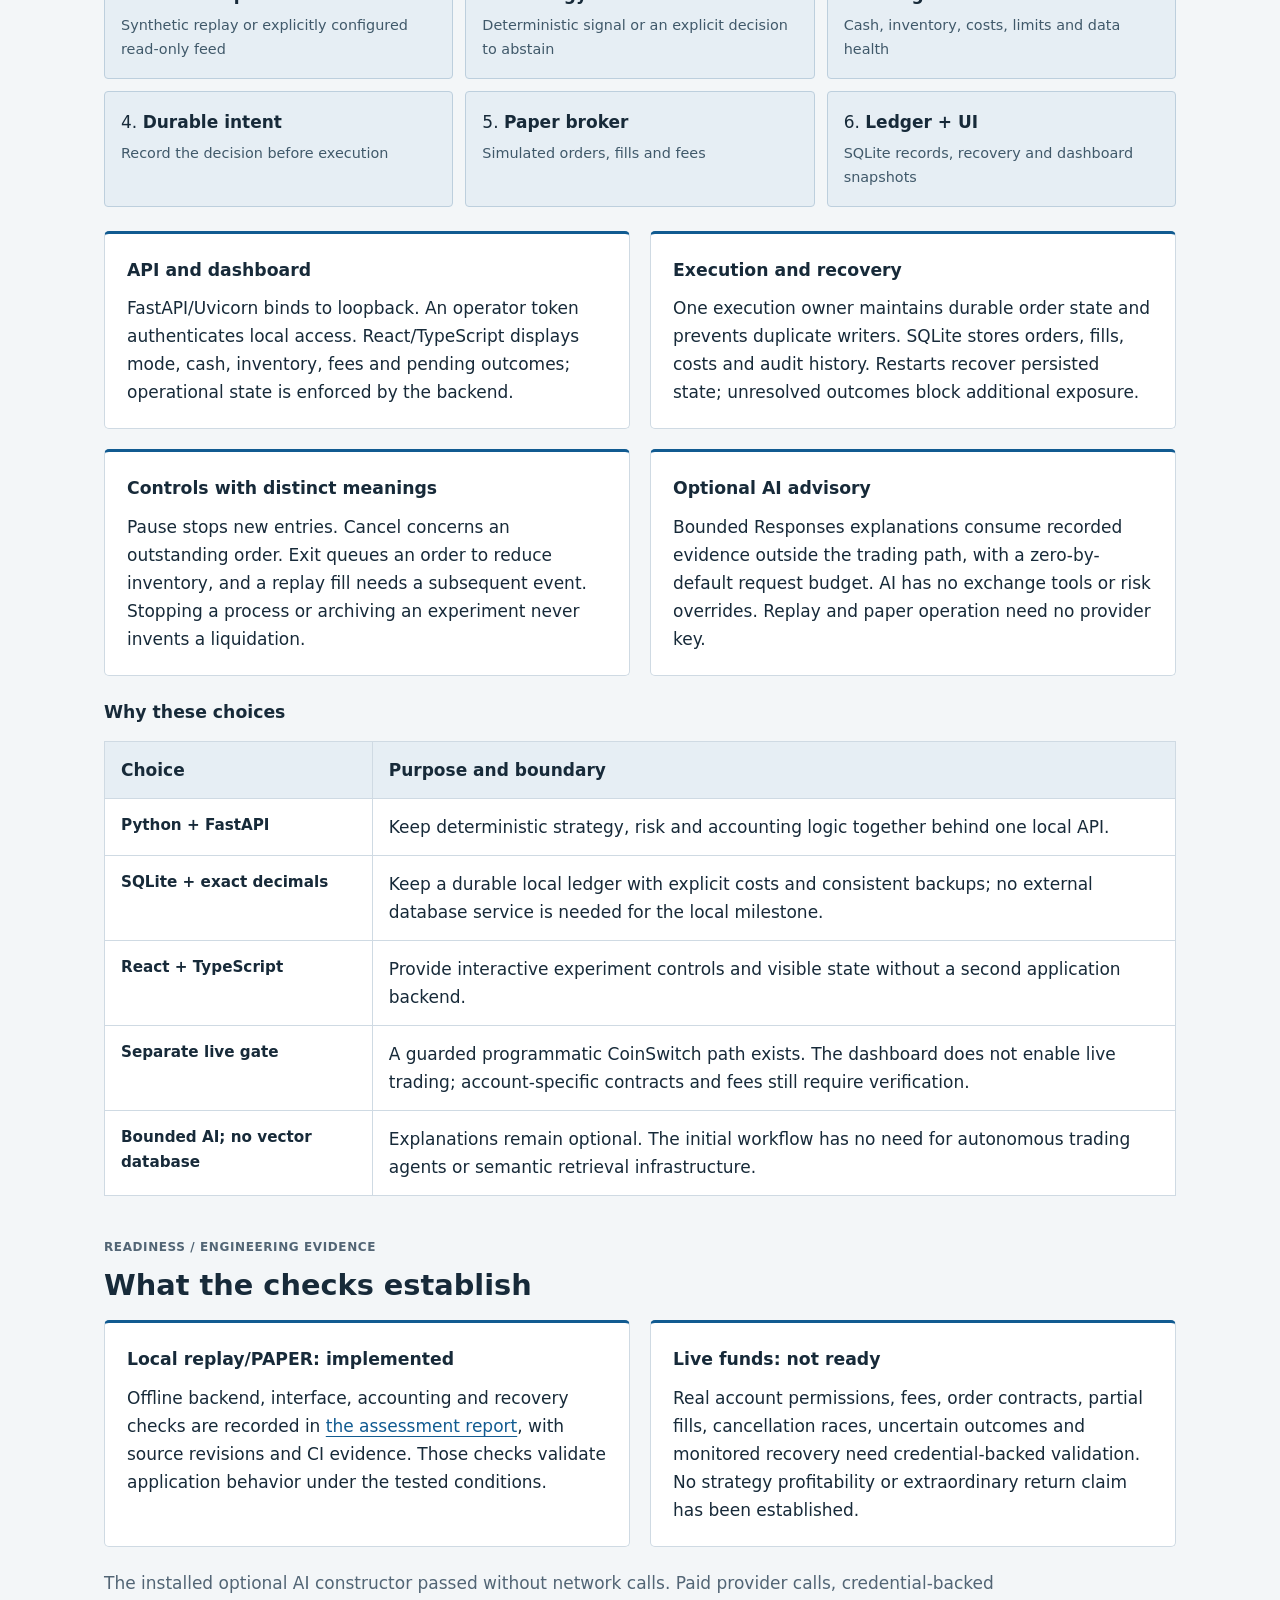
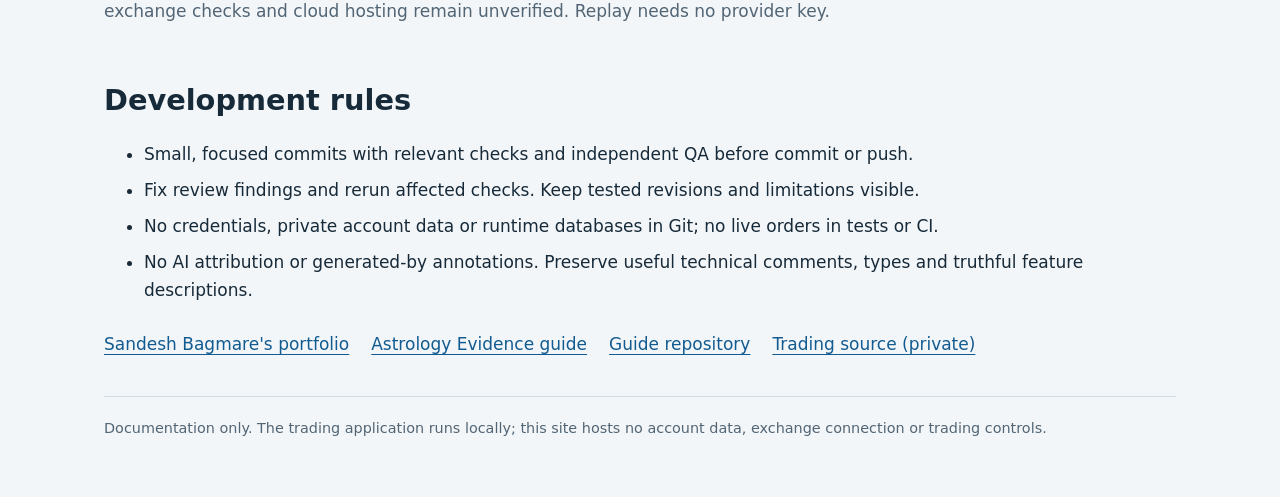
==== commit 58cdba8d: "docs: publish validated release and current readiness [GPT-6.1 Sol]" ====
--- a/index.html
+++ b/index.html
@@ -91,7 +91,7 @@
       <article><h3>Local replay/PAPER: implemented</h3><p>Offline backend, interface, accounting and recovery checks are recorded in <a href="REPORT.md">the assessment report</a>, with source revisions and CI evidence. Those checks validate application behavior under the tested conditions.</p></article>
       <article><h3>Live funds: not ready</h3><p>Real account permissions, fees, order contracts, partial fills, cancellation races, uncertain outcomes and monitored recovery need credential-backed validation. No strategy profitability or extraordinary return claim has been established.</p></article>
     </div>
-    <p class="note">The optional AI runtime has a native dependency limitation on this Windows host. Replay remains usable. Paid provider calls, credential-backed exchange checks and cloud hosting have not been exercised.</p>
+    <p class="note">The installed optional AI constructor passed without network calls. Paid provider calls, credential-backed exchange checks and cloud hosting remain unverified. Replay needs no provider key.</p>
   </section>
 
   <section id="workflow">
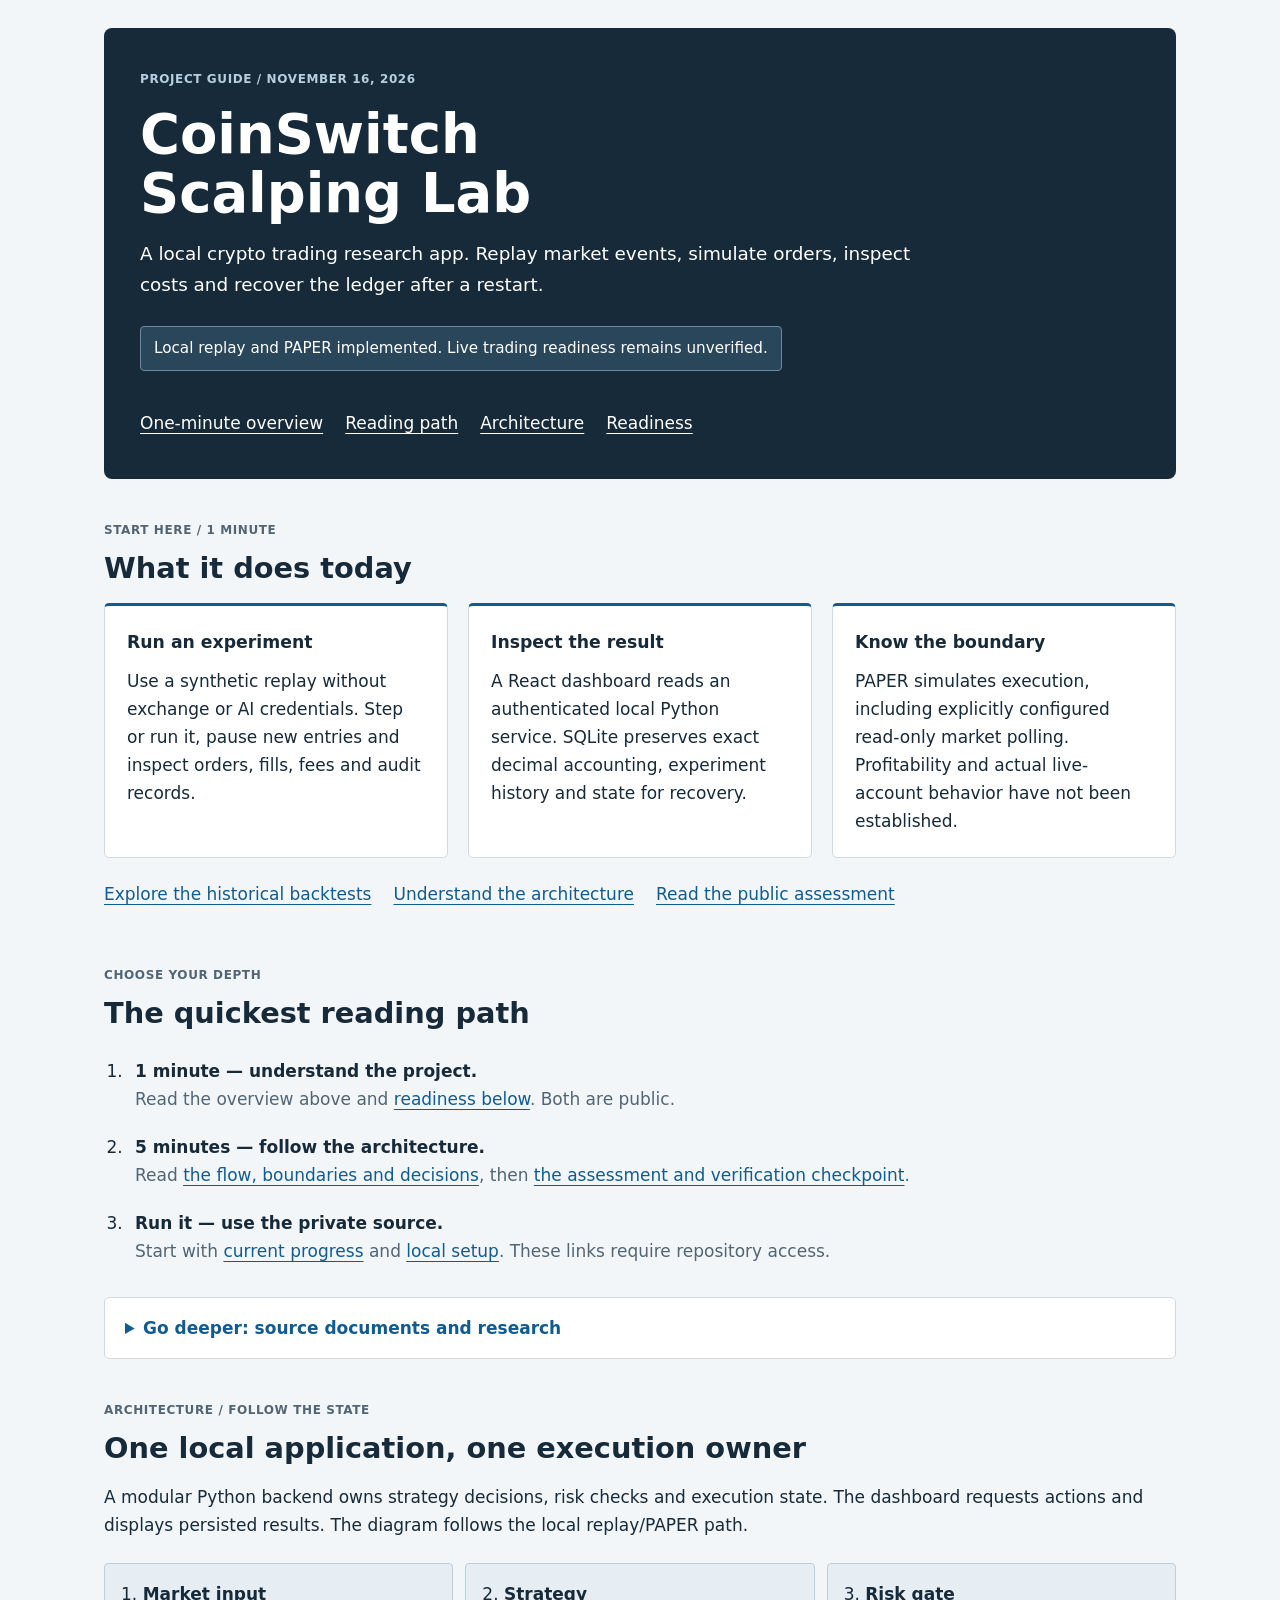
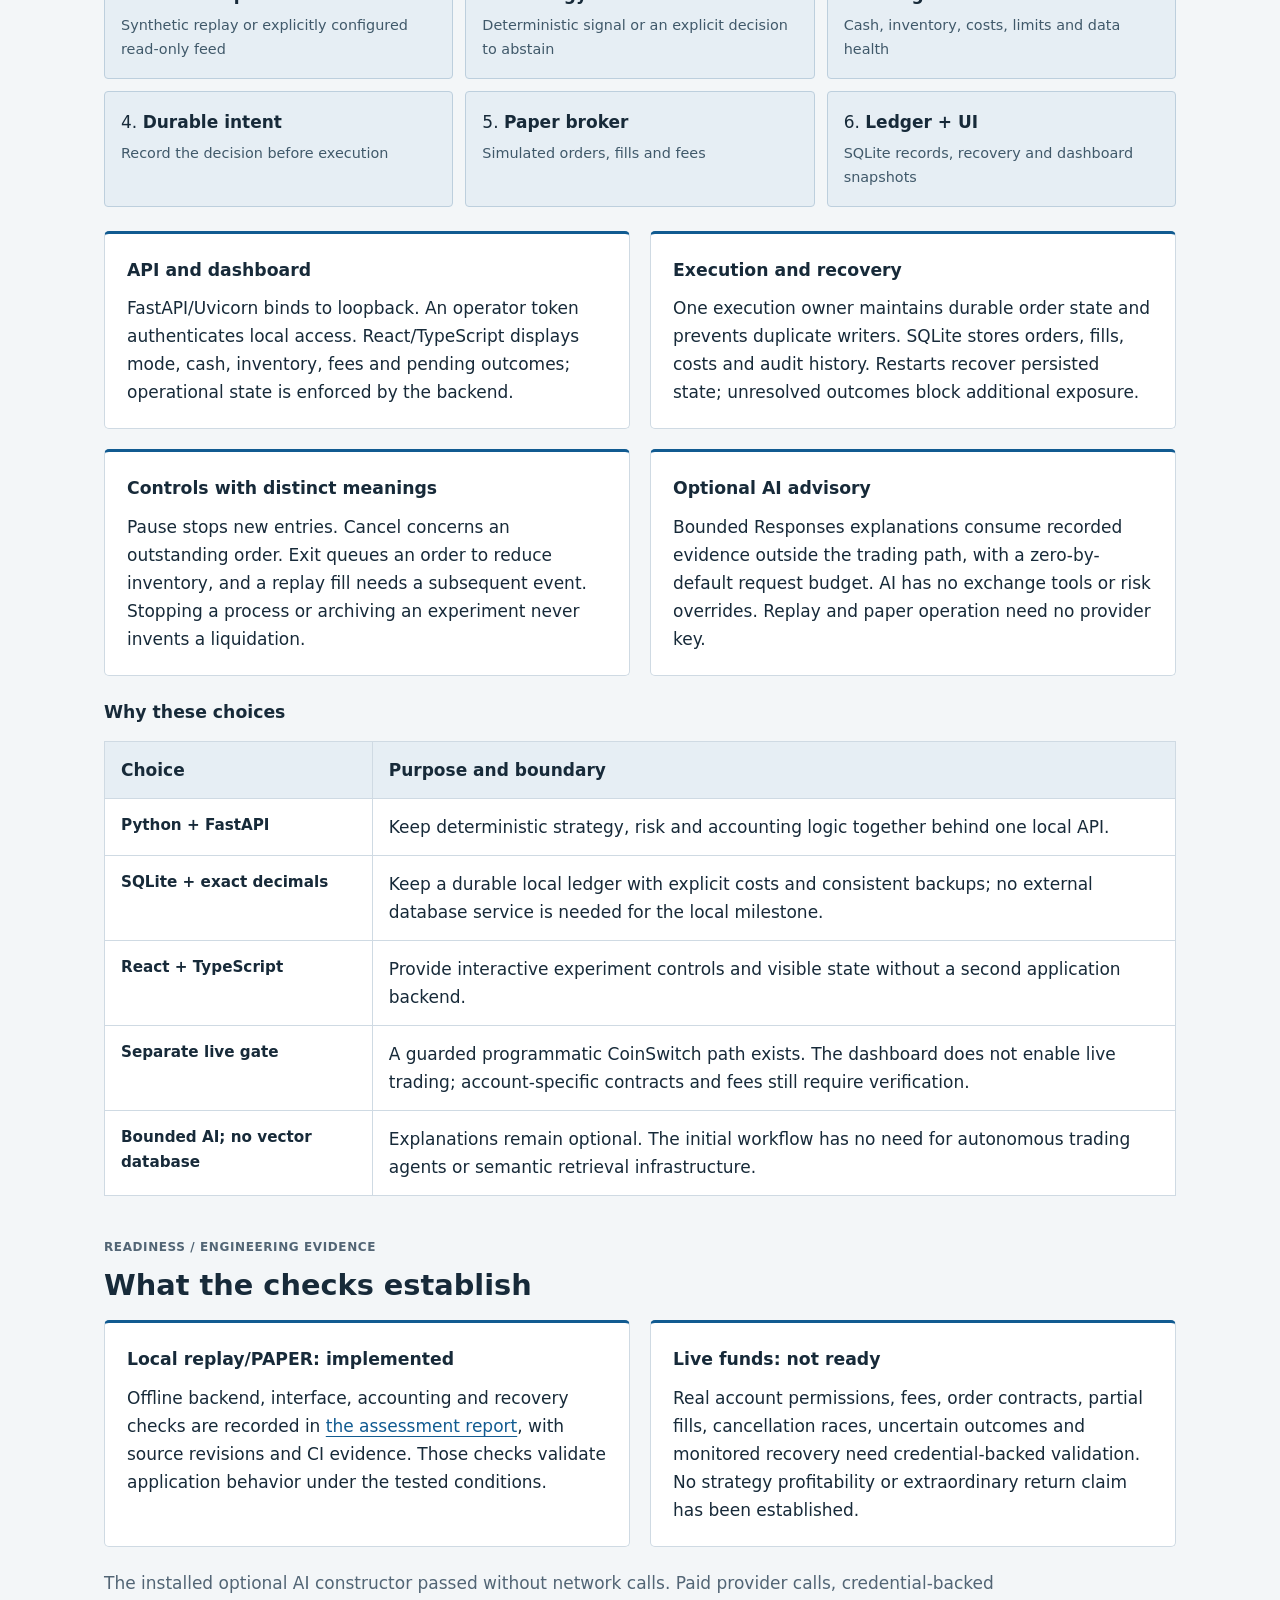
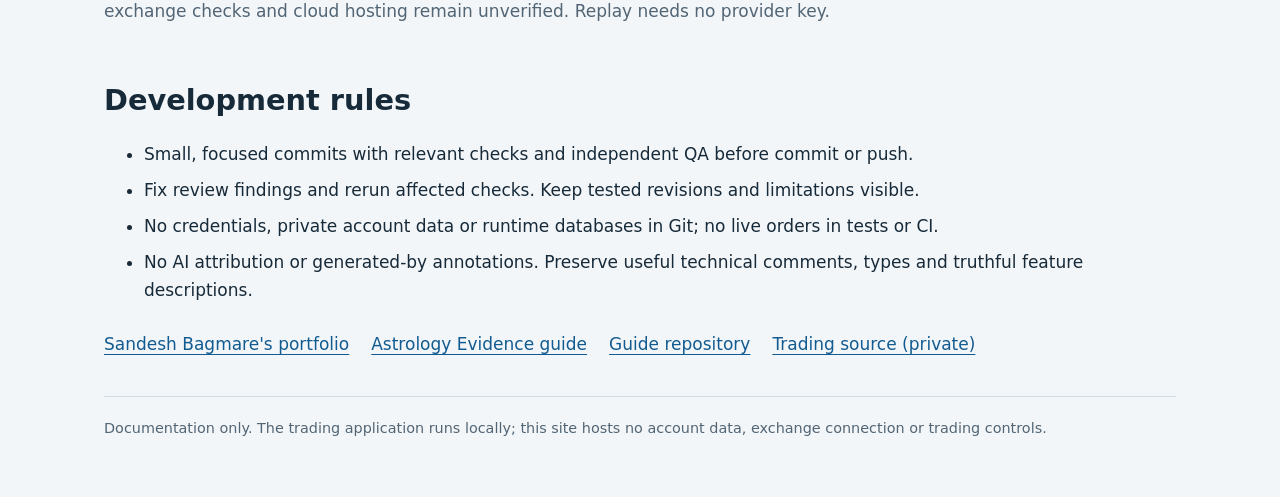
==== commit d681bb4b: "docs: publish verified historical and paper benchmark evidence" ====
--- a/index.html
+++ b/index.html
@@ -27,7 +27,7 @@
       <article><h3>Inspect the result</h3><p>A React dashboard reads an authenticated local Python service. SQLite preserves exact decimal accounting, experiment history and state for recovery.</p></article>
       <article><h3>Know the boundary</h3><p>PAPER simulates execution, including explicitly configured read-only market polling. Profitability and actual live-account behavior have not been established.</p></article>
     </div>
-    <p class="links"><a href="#design">Understand the architecture</a><a href="REPORT.md">Read the public assessment</a></p>
+    <p class="links"><a href="backtests.html">Explore the historical backtests</a><a href="#design">Understand the architecture</a><a href="REPORT.md">Read the public assessment</a></p>
   </section>
 
   <section id="reading">
--- a/style.css
+++ b/style.css
@@ -46,3 +46,19 @@
 @media(max-width:760px){main{padding:16px 16px 40px}header{padding:28px 22px}.grid,.grid.two{grid-template-columns:1fr}.pipeline{grid-template-columns:repeat(2,minmax(0,1fr))}h1{font-size:2.6rem}section{padding-top:32px}th,td{padding:11px}}
 @media(max-width:400px){.pipeline{grid-template-columns:1fr}}
 @media(prefers-reduced-motion:reduce){html{scroll-behavior:auto}}
+
+.backtests .period{margin-top:26px;padding:24px;background:#fff;border:1px solid var(--line);border-radius:6px}
+.backtests .period h3{margin:0;font-size:1.35rem}
+.backtests .period > p{color:var(--muted);margin:4px 0 12px}
+.backtests .period details{padding:14px;background:#f3f6f8}
+.backtests table{min-width:650px;font-variant-numeric:tabular-nums}
+.backtests caption{text-align:left;font-weight:650;padding:0 0 8px}
+.backtests td{text-align:right}
+.backtests thead th:not(:first-child){text-align:right}
+.backtests tbody tr:nth-child(even){background:#f7f9fb}
+.backtests .gain{color:#166546}
+.backtests .loss{color:#8e2929}
+.backtests dl{margin:0}
+.backtests dt{margin-top:12px;font-weight:650}
+.backtests dd{margin:0;overflow-wrap:anywhere}
+@media(max-width:760px){.backtests .period{padding:16px}}
